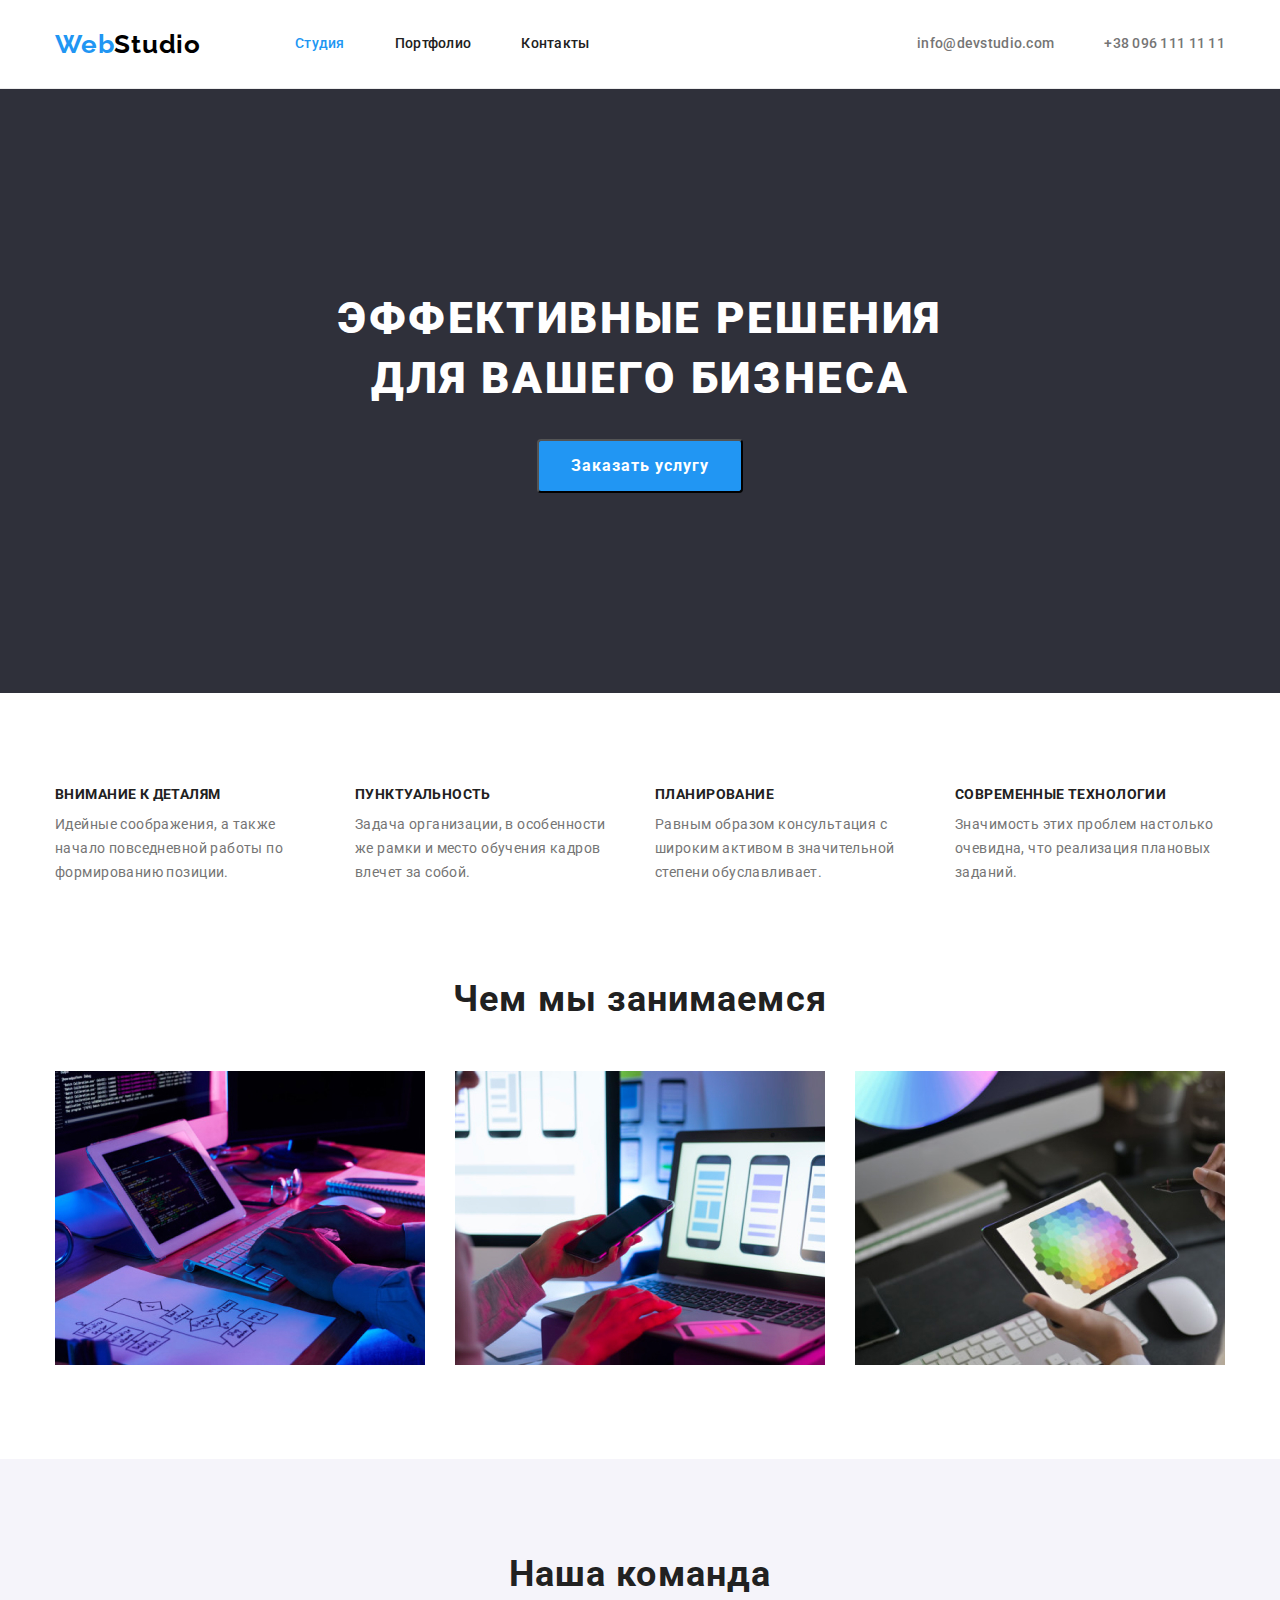
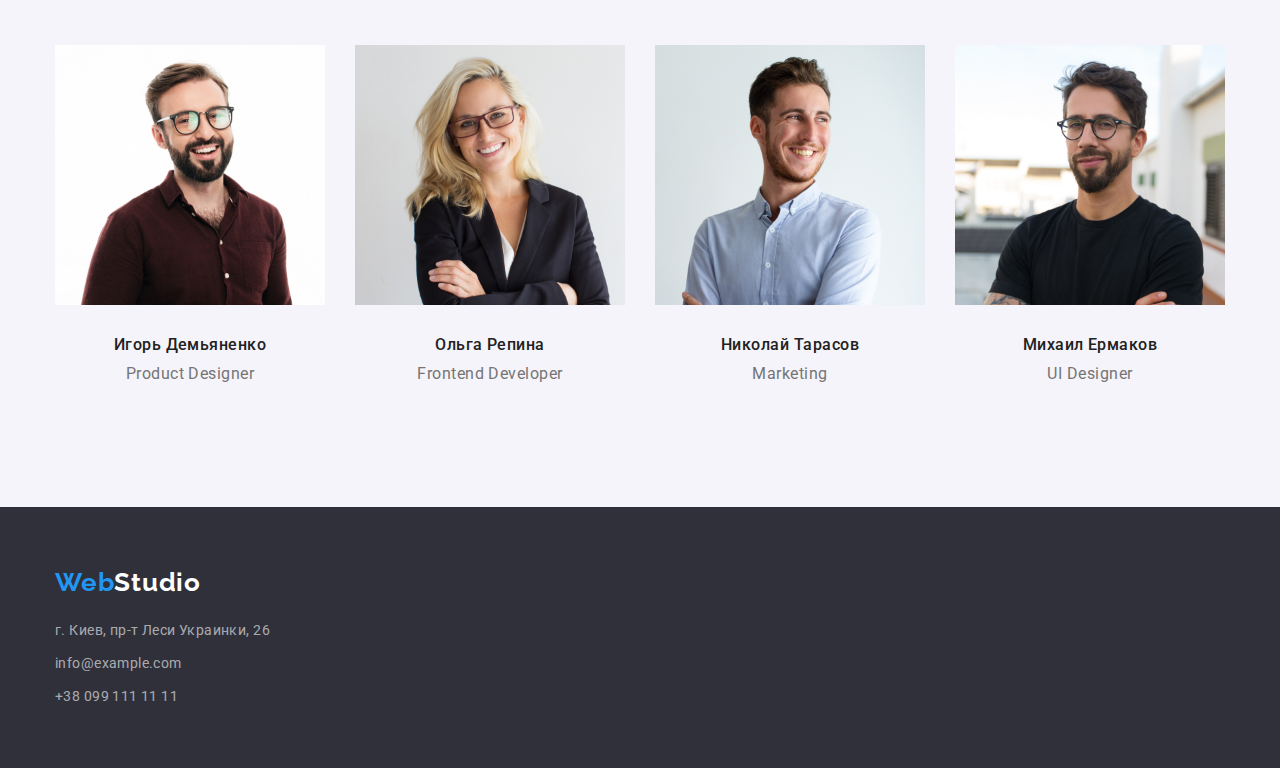
==== index.html @ 1f843e9f "Add files via upload" ====
<!DOCTYPE html>
<html lang="ru">
<head>
    <meta charset="UTF-8">
    <meta http-equiv="X-UA-Compatible" content="IE=edge">
    <meta name="viewport" content="width=device-width, initial-scale=1.0">
    <title>Document</title>
    <link rel="preconnect" href="https://fonts.googleapis.com">
    <link rel="preconnect" href="https://fonts.gstatic.com" crossorigin>
    <link href="https://fonts.googleapis.com/css2?family=Raleway:wght@700&family=Roboto:wght@400;500;700;900&display=swap" rel="stylesheet">
    <link rel="stylesheet" href="https://cdnjs.cloudflare.com/ajax/libs/modern-normalize/1.1.0/modern-normalize.min.css">
    <link rel="stylesheet" href="./css/style.css">
</head>
<body>
    <header class="page-header">
       <div class="container">
            <div class="navigation">
                <nav class="nav">
                    <a href="./index.html" class="logo"><span class="accent">Web</span>Studio</a>
                    <ul class="site-nav list">
                        <li class="item"><a class="link current" href="./index.html">Студия</a></li>
                        <li class="item"><a class="link" href="./portfolio.html">Портфолио</a></li>
                        <li class="item"><a class="link" href="">Контакты</a></li>
                    </ul>
                </nav>
                
                <ul class="site-contacts list">
                    <li class="item"><a href="" class="link">info@devstudio.com</a></li>
                    <li class="item"><a href="" class="link">+38 096 111 11 11</a></li>
                </ul>
            </div>
       </div>
    </header>

    <main>
        <!-- Герой -->
        <section class="hero">
            <h1 class="hero-title">Эффективные решения для вашего бизнеса</h1>
            <button class="button" type="button">Заказать услугу</button>
         </section>

         <section class="section-caption">
                <h2 class="visually-hidden">Наши приемущества</h2>
            <div class="container">
                <ul class="caption-list list">
                    <li class="item">
                        <h3 class="section-title">Внимание к деталям</h3>
                        <p>Идейные соображения, а также начало повседневной работы по формированию позиции.</p>
                    </li>
                    <li class="item">
                        <h3 class="section-title">Пунктуальность</h3>
                        <p>Задача организации, в особенности же рамки и место обучения кадров влечет за собой.</p>
                    </li>
                    <li class="item">
                        <h3 class="section-title">Планирование</h3>
                        <p>Равным образом консультация с широким активом в значительной степени обуславливает.</p>
                    </li>
                    <li class="item">
                        <h3 class="section-title">Современные технологии</h3>
                        <p>Значимость этих проблем настолько очевидна, что реализация плановых заданий.</p>
                    </li>
                </ul>
            </div>
         </section>
        
         <section class="section-work">
            <div class="container">
                <h2 class="section-title">Чем мы занимаемся</h2>
                <ul class="section-work-list list">
                    <li class="item"><img src="./images/box1.jpg" alt="Разработка ПО для ПК" width="370" height="294"></li>
                    <li class="item"><img src="./images/box2.jpg" alt="Разработка мобильных приложений" width="370" height="294"></li>
                    <li class="item"><img src="./images/box3.jpg" alt="Дизайн студия" width="370" height="294"></li>
                </ul>
            </div>
        </section>

        <section class="section-team">            
            <div class="container">
                <h2 class="section-title">Наша команда</h2>
                <ul class="section-team-list list">
                    <li class="item">
                        <img src="./images/img.jpg" alt="дизайнер" width="270" height="260">
                        <div class="item text">
                            <h3 class="section-title-name">Игорь Демьяненко</h3>
                            <p class="section-team-text">Product Designer</p>
                        </div>
                    </li>
                    <li class="item">
                        <img src="./images/img(1).jpg" alt="разработчик" width="270" height="260">
                        <div class="item text">
                            <h3 class="section-title-name">Ольга Репина</h3>
                            <p class="section-team-text">Frontend Developer</p>
                        </div>
                    </li>
                    <li class="item">
                        <img src="./images/img(2).jpg" alt="маркетолог" width="270" height="260">
                        <div class="item text">
                            <h3 class="section-title-name">Николай Тарасов</h3>
                            <p class="section-team-text">Marketing</p>
                        </div>
                    </li>
                    <li class="item">
                        <img src="./images/img(3).jpg" alt="дизайнер" width="270" height="260">
                        <div class="item text">
                            <h3 class="section-title-name">Михаил Ермаков</h3>
                            <p class="section-team-text">UI Designer</p>
                        </div>
                    </li>
                </ul>
            </div>
        </section>
    </main>

    <footer class="footer">
        <div class="container">
            <address class="adress"></address>
                <a class="logo" href="./index.html"><span class="accent">Web</span>Studio</a>
                <ul class="footer-list list">
                    <li class="footer-list-item"><a class="footer-link" href="">г. Киев, пр-т Леси Украинки, 26</a></li>
                    <li class="footer-list-item"><a class="footer-link" href="mailto:info@example.com">info@example.com</a><br></li>
                    <li class="footer-list-item"><a class="footer-link" href="tel:+380991111111">+38 099 111 11 11</a></li>
                </ul>
            </address>
        </div>
    </footer>
</body>
</html>
---- css/style.css ----
/* Цвет основного текста #757575 */
/* Вторичный цвет текста #212121 */
/* Фоновый белый  #FFFFFF*/
/* Фоновый серый  #F5F4FA*/
/* Фоновый чёрный  #2F303A*/
/* Акцент #2196F3 */

:root {
    --primery-text-color: #757575;
    --title-text-color: #212121;
    --accent-color: #2196F3;
    --primery-white-color: #fff;
}

body{
    color: var(--primery-text-color);
    background-color: var(--primery-white-color);

    font-family: Roboto, sans-serif;
    font-weight: 400;
    font-size: 14px;
    line-height: 1.71;
    letter-spacing: 0.03em;
}

 h1,
 h2,
 h3,
 p{
    margin: 0;
}

img {
    display: block;
}

ul {
    padding: 0;
}

.heading,
.caption-none {
    display: none;
}

.visually-hidden {
    position: absolute;
    width: 1px;
    height: 1px;
    margin: -1px;
    border: 0;
    padding: 0;
    white-space: normal;
    clip-path: inset(100%);
    clip: rect(0 0 0 0);
    overflow: hidden;
}

.container {
    width: 1200px;
    margin: 0 auto;
    padding: 0 15px;
}

section {
    padding-top: 94px;
    padding-bottom: 94px;
}

.section-title {
    color: var(--title-text-color);
}

.list {
    list-style: none;
    margin: 0;
}

/* Header */

.page-header {
    border-bottom: 1px solid #ECECEC;
}

.page-header,
.logo {
    color:#000000;
    text-decoration: none;
}

.accent {
    color: var(--accent-color);
}

.logo {
    font-family: 'Raleway';
    font-weight: 700;
    font-size: 26px;
    line-height: 1.19;
    letter-spacing: 0.03em;
    }

/* Site nav */

.nav {
    display: flex;
    align-items: center;
}

.site-nav .item {
    padding-top: 32px;
    padding-bottom: 32px;
}

.navigation {
    display: flex;
    align-items: center;
}

.site-nav {
    display: flex;
    margin-left: 94px;
}

.site-contacts {
    display: flex;
}

.site-nav .item + .item,
.site-contacts .item + .item{
    margin-left: 50px;
}

.site-contacts {
    margin-left: auto;
    padding-inline-start: 0px;
}

.site-nav .link {
    color: var(--title-text-color);
    text-decoration: none;

    font-weight: 500;
    font-size: 14px;
    line-height: 1.14;
    letter-spacing: 0.02em;    
}

.site-contacts .link {
    color: var(--primery-text-color);
    text-decoration: none;

    font-weight: 500;
    font-size: 14px;
    line-height: 1.14;
    letter-spacing: 0.02em;
}

.site-nav .link:hover,
.site-contacts .link:hover,
.site-nav .link:focus,
.site-contacts .link:focus {
    color: var(--accent-color);
}

.site-contacts,
.site-nav {
    margin-top: 0;
    margin-bottom: 0;
}

.site-nav .link.current {
color: var(--accent-color);
}

/* Hero */

.hero {
    padding-top: 200px;
    padding-bottom: 200px;

    color: var(--primery-white-color);
    background-color: #2F303A;
    text-align: center;
}

.hero-title {
    margin-left: auto;
    margin-right: auto;
    margin-bottom: 30px;
    width: 696px;

    font-weight: 900;
    font-size: 44px;
    line-height: 1.36;
    letter-spacing: 0.06em;
    text-transform: uppercase;
    text-align: center;
}

.button {
    padding: 10px 32px;
    border-radius: 4px;

    color: var(--primery-white-color);
    background-color: var(--accent-color);
    font-family: inherit;
    font-weight: 700;
    font-size: 16px;
    line-height: 1.88;

    text-align: center;
    letter-spacing: 0.06em;
}

.filter-list {
    display: flex;
    justify-content: center;
    margin-top: 0;
    margin-bottom: 0;
    padding-inline-start: 0px;
}

.filter-list .button {
    margin-right: 8px;
    margin-bottom: 56px;
    border: none;
    border-radius: 4px;
    color: var(--title-text-color);
    background-color: #F5F4FA;

    font-weight: 500;
    font-size: 16px;
    line-height: 1.62;
    letter-spacing: 0.03em;
}

.filter-list .button:last-child {
    margin-right: ;
}

.filter-list .button:hover,
.filter-list .button:focus {
    color: var(--primery-white-color);
    background-color: var(--accent-color);
}

.list .title {
    color: var(--title-text-color);
    
    font-weight: 700;
    font-size: 18px;
    line-height: 2;
    letter-spacing: 0.06em;
}

.text {
    font-size: 16px;
    line-height: 1.88;
}

/* Section-caption */

.section-caption .list {
    display: flex;
    list-style: none;
}

.caption-list {
    display: flex;
}

.caption-list .item {
    width: 270px;
    margin-right: 30px;
    text-align: left;
    
}

.caption-list .item:last-child {
    margin-right: 0;
}

.section-caption .section-title {
    margin-bottom: 10px;
    font-weight: 700;
    font-size: 14px;
    line-height: 1.14;
    letter-spacing: 0.03em;
    text-transform: uppercase;
    text-decoration: none;
}

/* Section-work */

.section-work {
    padding-top: 0;
}

.section-work .container {
    padding-top: 0;
}

.section-work .list {
    display: flex;
}

.section-work  .section-title {
    margin-bottom: 50px;
    font-weight: 700;
    font-size: 36px;
    line-height: 1.17;
    text-align: center;
    letter-spacing: 0.03em;
    }

.section-work-list .item:not(:last-child) {
    margin-right: 30px;
}

.works-list {
    display: flex;
    flex-wrap: wrap;
    margin: 0;
    padding-inline-start: 0px;
    justify-content: center;
} 

.works-list .title {
    margin-bottom: 4px;
}

.works-list .card {
    margin-right: 30px;
    margin-bottom: 30px;
}

.works-list .card:nth-child(3n) {
    margin-right: 0;
}

.works-list .card:nth-child(n+7) {
    margin-bottom: 0;
}

.works-list .item {
    width: 370px;
    margin: 15px 15px 30px 15px;
}

.works-list .item:nth-child(3n) {
    margin-right: 0;
}

.works-list-text {
    padding: 20px 24px;
    border-right: 2px solid #EEEEEE;
    border-left: 2px solid #EEEEEE;
    border-bottom: 2px solid #EEEEEE;
    text-align: left;
}

/* Section-team */ 

.section-team {
    text-align: center;
    background-color: #F5F4FA;
}

.section-team-list {
    display: flex;
}

.section-team-list .item:not(:last-child){
    margin-right: 30px;
}

/* .section-team-list .item {
    border: #2196F3;
} */

.section-team  .section-title {
    margin-bottom: 50px;
    font-weight: 700;
    font-size: 36px;
    line-height: 1.17;
    text-align: center;
    letter-spacing: 0.03em;
}

.section-title-name {
    color: var(--title-text-color);
    font-weight: 500;
    font-size: 16px;
    line-height: 1.19;
    letter-spacing: 0.03em;
}
.section-team-text {
    margin-top: 10px;
    font-size: 16px;
    line-height: 1.19;
    letter-spacing: 0.03em;
}


.section-team-list .text {
    padding-top: 30px;
    padding-bottom: 30px;
}

.card-list {
    margin: 0;
}

/* Footer */

.footer {
    padding-top: 60px;
    padding-bottom: 60px;
}

.footer-list {
    margin-top: 20px;
}

.footer-list-item:not(:last-child) {
    margin-bottom: 9px;
}

.footer,
.footer .logo {
    background-color: #2F303A;
    color: var(--primery-white-color);
}

.footer .logo {
    text-align: left;
    font-family: 'Raleway';
    font-weight: 700;
    font-size: 26px;
    line-height: 1.19;

    letter-spacing: 0.03em;
}

.footer .adress {
    text-align: left;
    font-family: Roboto, sans-serif;
    font-style: normal;
    font-size: 14px;
    line-height: 1.71;

    letter-spacing: 0.03em;
    }

.footer-link {
    color: rgba(255, 255, 255, 0.6);
    text-decoration: none;
    font-size: 14px;
    line-height: 1.71;

    letter-spacing: 0.03em;
}
.footer-link:hover,
.footer-link:focus {
    color: var(--accent-color);
}
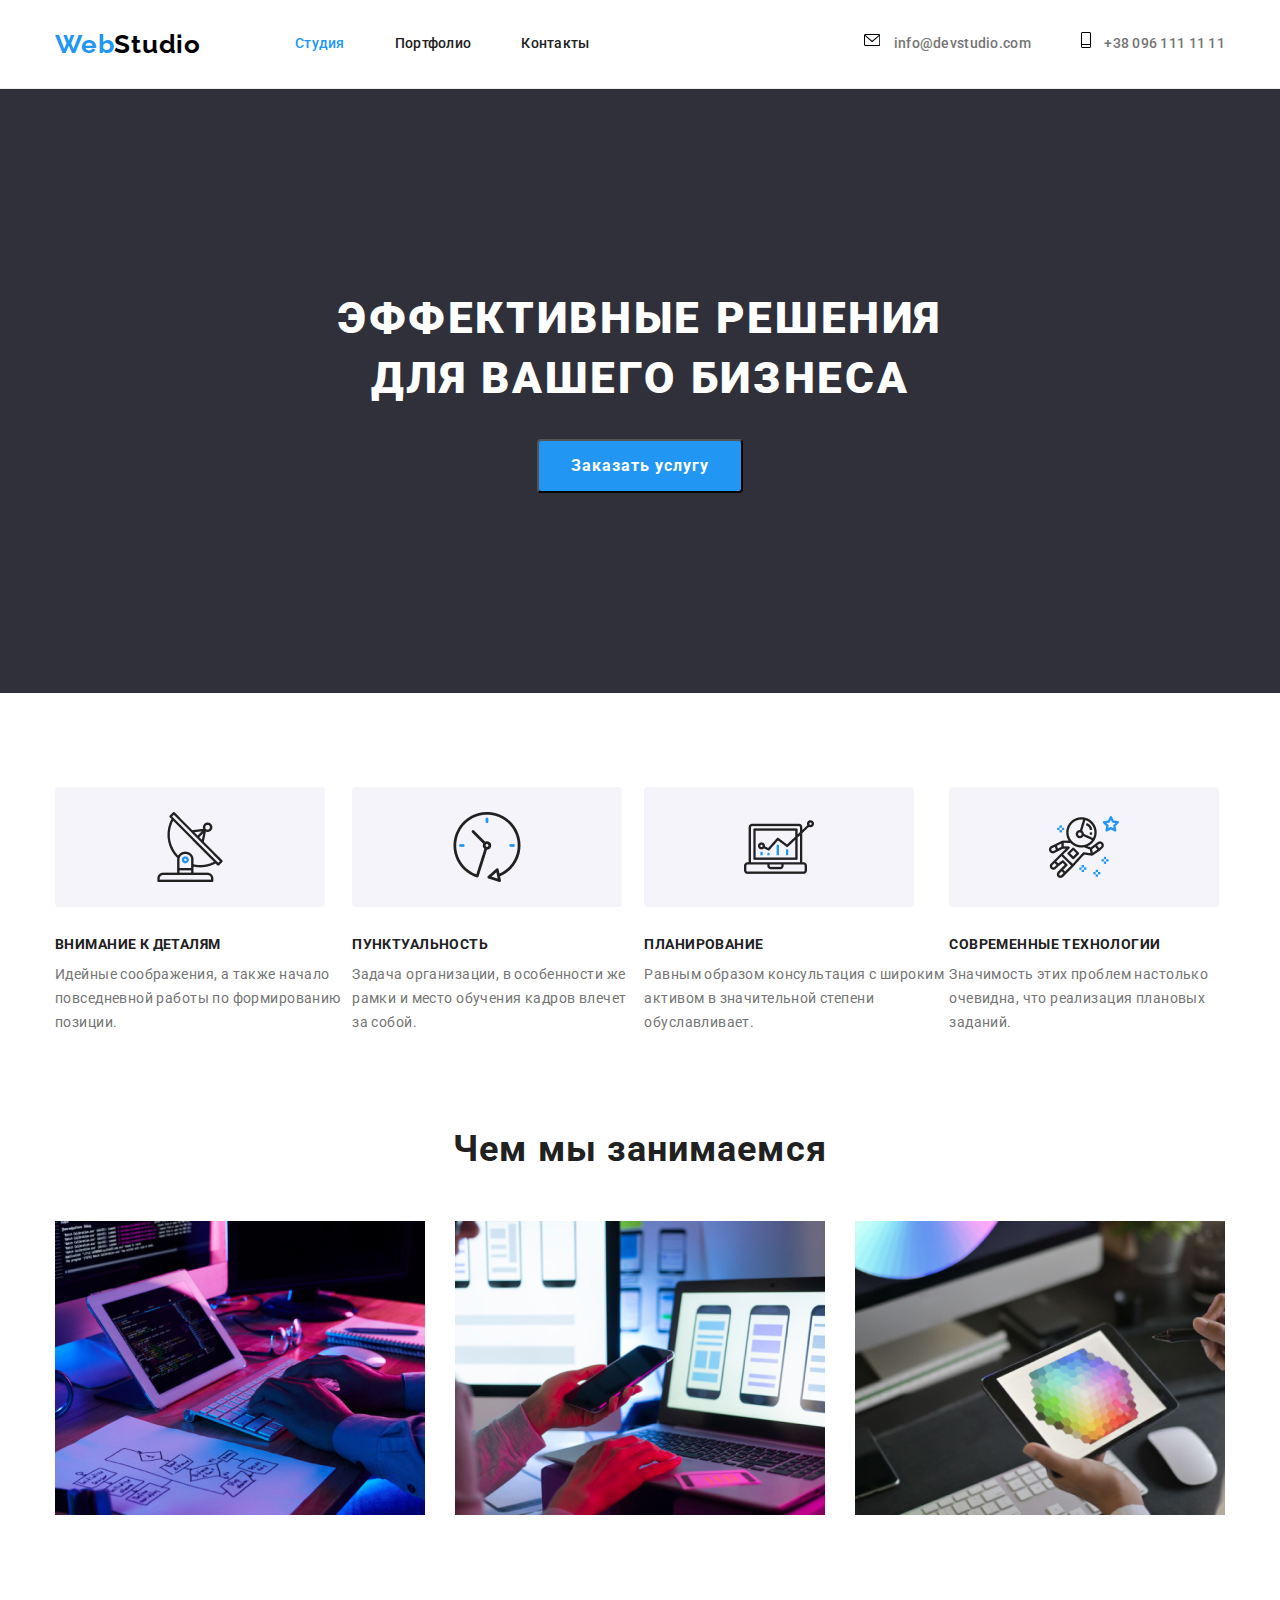
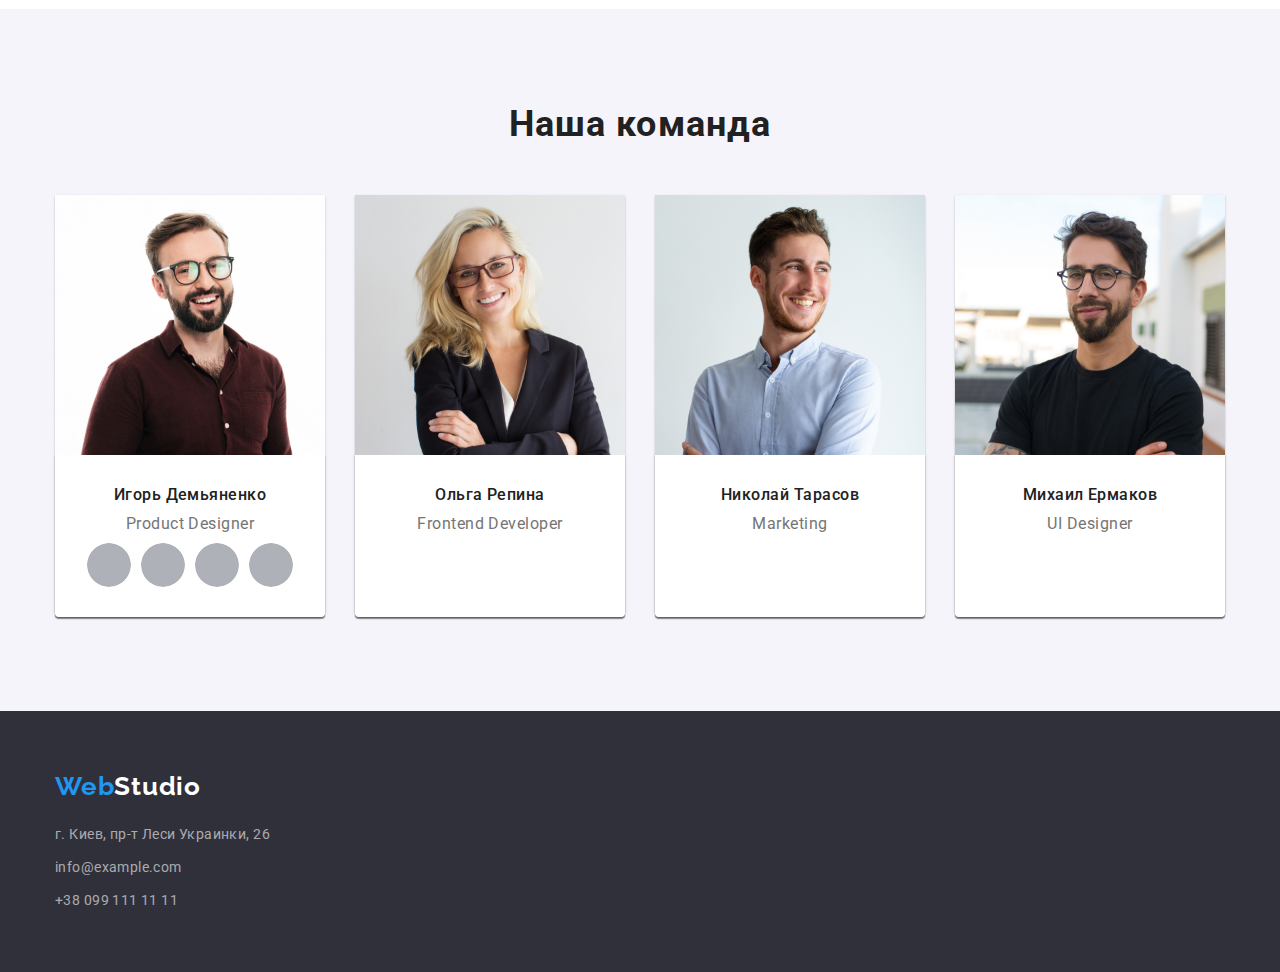
==== commit 7edeb052: "Добавляет иконки" ====
--- a/index.html
+++ b/index.html
@@ -25,8 +25,16 @@
                 </nav>
                 
                 <ul class="site-contacts list">
-                    <li class="item"><a href="" class="link">info@devstudio.com</a></li>
-                    <li class="item"><a href="" class="link">+38 096 111 11 11</a></li>
+                    <li class="item">
+                        <svg class="site-contacts-icon" width="16px" heigth="12px">
+                            <use href="./images/sprite-nav.svg#icon-envelope-hover"></use>
+                        </svg>
+                        <a href="" class="link">info@devstudio.com</a></li>
+                    <li class="item">
+                        <svg class="site-contacts-icon" width="10px" heigth="16px">
+                            <use href="./images/sprite-nav.svg#icon-Vector"></use>
+                        </svg>
+                        <a href="" class="link">+38 096 111 11 11</a></li>
                 </ul>
             </div>
        </div>
@@ -43,19 +51,19 @@
                 <h2 class="visually-hidden">Наши приемущества</h2>
             <div class="container">
                 <ul class="caption-list list">
-                    <li class="item">
+                    <li class="item1">
                         <h3 class="section-title">Внимание к деталям</h3>
                         <p>Идейные соображения, а также начало повседневной работы по формированию позиции.</p>
                     </li>
-                    <li class="item">
+                    <li class="item2">
                         <h3 class="section-title">Пунктуальность</h3>
                         <p>Задача организации, в особенности же рамки и место обучения кадров влечет за собой.</p>
                     </li>
-                    <li class="item">
+                    <li class="item3">
                         <h3 class="section-title">Планирование</h3>
                         <p>Равным образом консультация с широким активом в значительной степени обуславливает.</p>
                     </li>
-                    <li class="item">
+                    <li class="item4">
                         <h3 class="section-title">Современные технологии</h3>
                         <p>Значимость этих проблем настолько очевидна, что реализация плановых заданий.</p>
                     </li>
@@ -83,6 +91,36 @@
                         <div class="item text">
                             <h3 class="section-title-name">Игорь Демьяненко</h3>
                             <p class="section-team-text">Product Designer</p>
+                            <ul class="soc-list">
+                                <li class="soc-icon">
+                                    <a href="">
+                                        <svg class="soc-link">
+                                            <use href="./images/sprite.svg#icon-instagram"></use>
+                                        </svg>
+                                    </a>
+                                </li>
+                                <li class="soc-icon">
+                                    <a href="">
+                                        <svg class="soc-link">
+                                            <use href="./images/sprite.svg#icon-twitter"></use>
+                                        </svg>
+                                    </a>
+                                </li>
+                                <li class="soc-icon">
+                                    <a href="">
+                                        <svg class="soc-link">
+                                            <use href="./images/sprite.svg#icon-facebook"></use>
+                                        </svg>
+                                    </a>
+                                </li>
+                                <li class="soc-icon">
+                                    <a href="">
+                                        <svg class="soc-link">
+                                            <use href="./images/sprite.svg#icon-linkedin"></use>
+                                        </svg>
+                                    </a>
+                                </li>
+                            </ul>
                         </div>
                     </li>
                     <li class="item">
@@ -90,6 +128,12 @@
                         <div class="item text">
                             <h3 class="section-title-name">Ольга Репина</h3>
                             <p class="section-team-text">Frontend Developer</p>
+                            <ul class="soc-list">
+                                <li class="soc-icon"></li>
+                                <li class="soc-icon"></li>
+                                <li class="soc-icon"></li>
+                                <li class="soc-icon"></li>
+                            </ul>
                         </div>
                     </li>
                     <li class="item">
@@ -97,6 +141,12 @@
                         <div class="item text">
                             <h3 class="section-title-name">Николай Тарасов</h3>
                             <p class="section-team-text">Marketing</p>
+                            <ul class="soc-list">
+                                <li class="soc-icon"></li>
+                                <li class="soc-icon"></li>
+                                <li class="soc-icon"></li>
+                                <li class="soc-icon"></li>
+                            </ul>
                         </div>
                     </li>
                     <li class="item">
@@ -104,6 +154,12 @@
                         <div class="item text">
                             <h3 class="section-title-name">Михаил Ермаков</h3>
                             <p class="section-team-text">UI Designer</p>
+                            <ul class="soc-list">
+                                <li class="soc-icon"></li>
+                                <li class="soc-icon"></li>
+                                <li class="soc-icon"></li>
+                                <li class="soc-icon"></li>
+                            </ul>
                         </div>
                     </li>
                 </ul>
--- a/css/style.css
+++ b/css/style.css
@@ -21,6 +21,11 @@
     font-size: 14px;
     line-height: 1.71;
     letter-spacing: 0.03em;
+}
+
+section {
+    padding-top: 94px;
+    padding-bottom: 94px;
 }
 
  h1,
@@ -62,11 +67,6 @@
     padding: 0 15px;
 }
 
-section {
-    padding-top: 94px;
-    padding-bottom: 94px;
-}
-
 .section-title {
     color: var(--title-text-color);
 }
@@ -126,6 +126,16 @@
     display: flex;
 }
 
+.site-contacts-item {
+    display: flex;
+    align-items: center;
+}
+
+.site-contacts-icon  {
+    height: 16px;
+    margin-right: 10px;
+}
+
 .site-nav .item + .item,
 .site-contacts .item + .item{
     margin-left: 50px;
@@ -135,6 +145,7 @@
     margin-left: auto;
     padding-inline-start: 0px;
 }
+
 
 .site-nav .link {
     color: var(--title-text-color);
@@ -273,8 +284,59 @@
 .caption-list .item {
     width: 270px;
     margin-right: 30px;
-    text-align: left;
-    
+    text-align: left;    
+}
+
+.caption-list .item1::before {
+    display: block;
+    content: "";
+    width: 270px;
+    height: 120px;
+    border-radius: 4px;
+    background: #F5F4FA;
+    background-image: url("../images/antenna\.png");
+    background-repeat: no-repeat;
+    background-position: center;
+    margin-bottom: 30px;
+}
+
+.caption-list .item2::before {
+    display: block;
+    content: "";
+    width: 270px;
+    height: 120px;
+    border-radius: 4px;
+    background: #F5F4FA;
+    background-image: url("../images/clock.png");
+    background-repeat: no-repeat;
+    background-position: center;
+    margin-bottom: 30px;
+}
+
+.caption-list .item3::before {
+    display: block;
+    content: "";
+    width: 270px;
+    height: 120px;
+    border-radius: 4px;
+    background: #F5F4FA;
+    background-image: url("../images/diagram.png");
+    background-repeat: no-repeat;
+    background-position: center;
+    margin-bottom: 30px;
+}
+
+.caption-list .item4::before {
+    display: block;
+    content: "";
+    width: 270px;
+    height: 120px;
+    border-radius: 4px;
+    background: #F5F4FA;
+    background-image: url("../images/astronaut.png");
+    background-repeat: no-repeat;
+    background-position: center;
+    margin-bottom: 30px;
 }
 
 .caption-list .item:last-child {
@@ -375,9 +437,33 @@
     margin-right: 30px;
 }
 
-/* .section-team-list .item {
-    border: #2196F3;
-} */
+.section-team-list .item {
+    box-shadow: 0px 1px 3px rgba(0, 0, 0, 0.12),
+    0px 1px 1px rgba(0, 0, 0, 0.14),
+    0px 2px 1px rgba(0, 0, 0, 0.2);
+    border-radius: 0px 0px 4px 4px;
+}
+
+.soc-list {
+    display: flex;
+    justify-content: center;
+    list-style: none;
+}
+
+.soc-icon:not(:last-child) {
+    margin-right: 10px;
+}
+
+.soc-icon {
+    height: 44px;
+}
+
+.soc-link {
+    fill: #AFB1B8;
+    width: 44px;
+    height: 44px;
+    border-radius: 50%;
+}
 
 .section-team  .section-title {
     margin-bottom: 50px;
@@ -396,7 +482,7 @@
     letter-spacing: 0.03em;
 }
 .section-team-text {
-    margin-top: 10px;
+    margin: 10px 0;
     font-size: 16px;
     line-height: 1.19;
     letter-spacing: 0.03em;
@@ -406,6 +492,10 @@
 .section-team-list .text {
     padding-top: 30px;
     padding-bottom: 30px;
+}
+
+.section-team-list .item {
+    background-color: var(--primery-white-color);
 }
 
 .card-list {
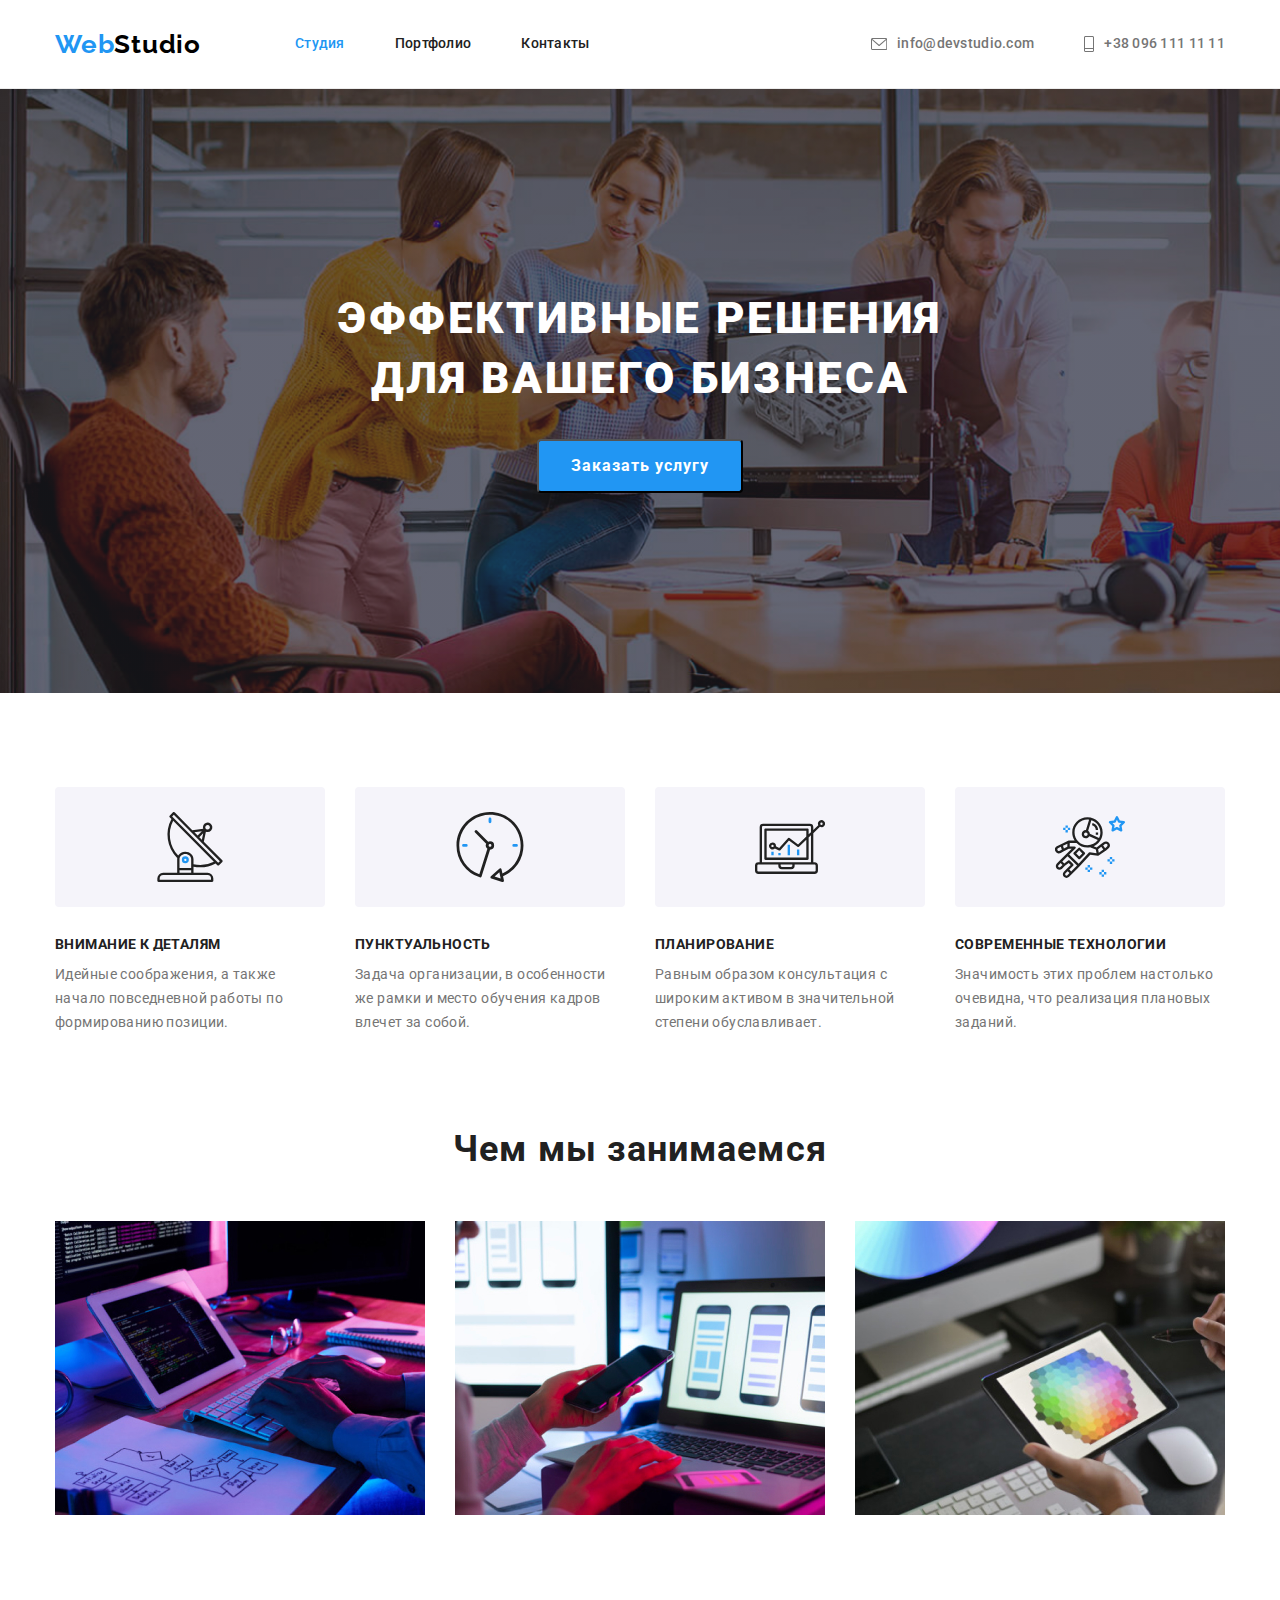
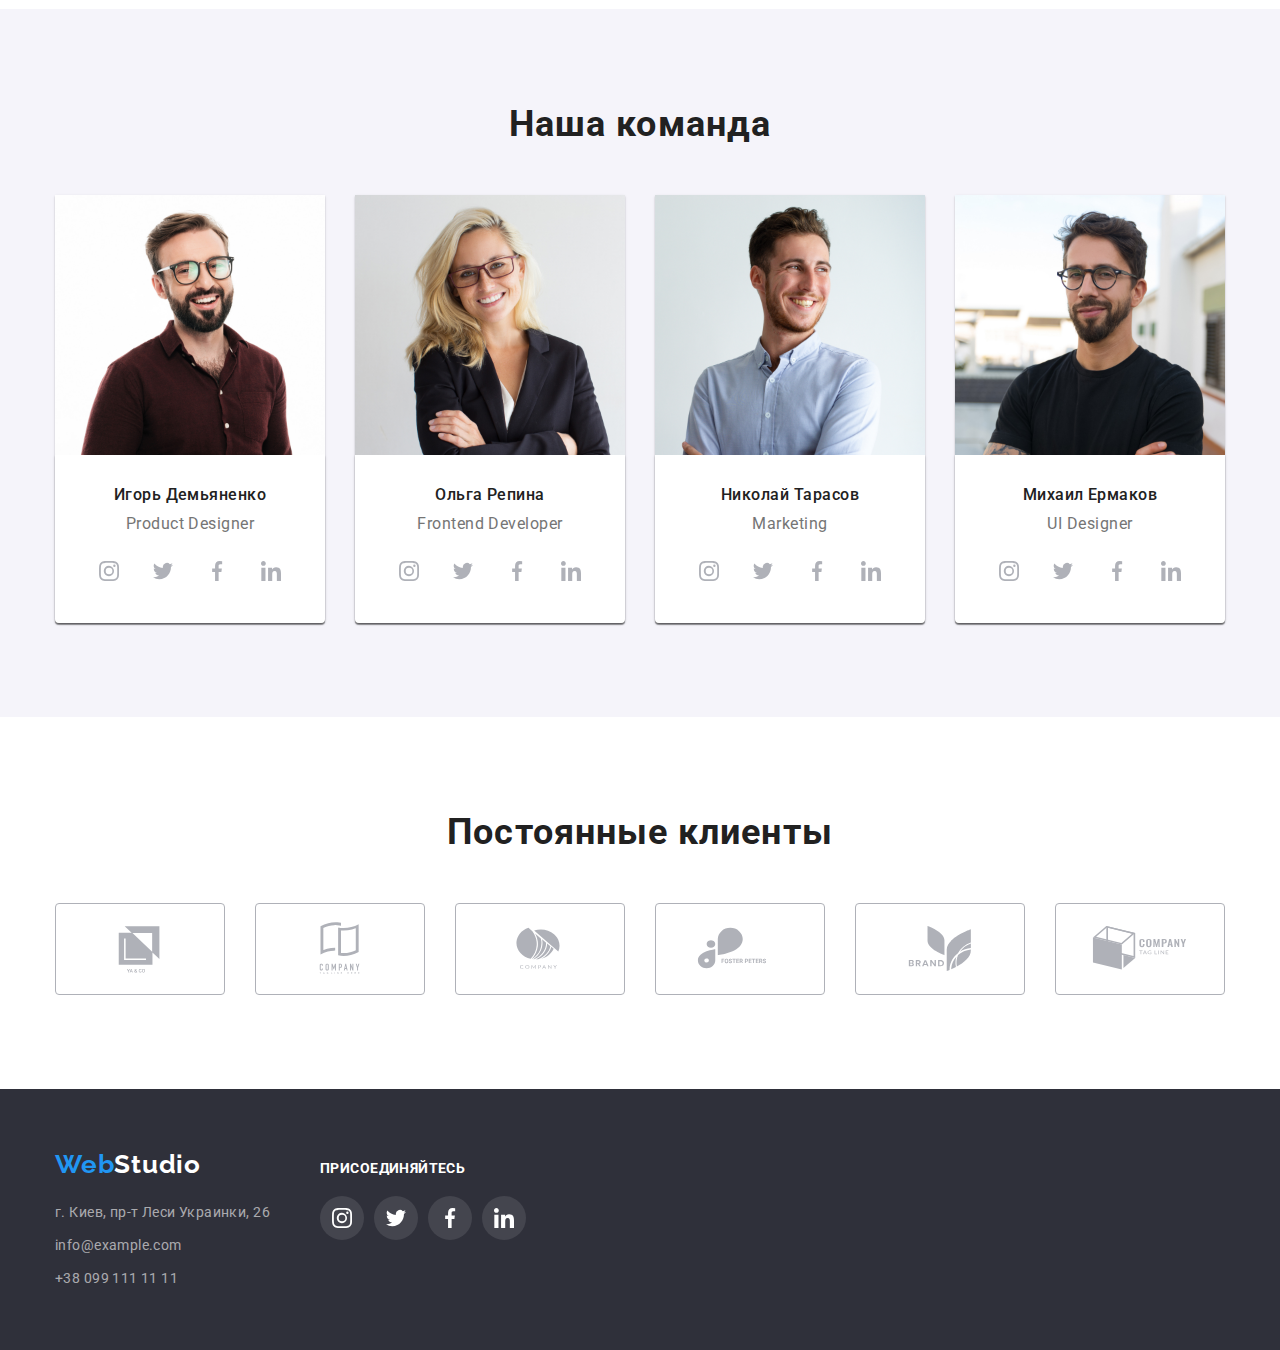
==== commit c0f55367: "Добавляет иконки и стили" ====
--- a/index.html
+++ b/index.html
@@ -26,15 +26,13 @@
                 
                 <ul class="site-contacts list">
                     <li class="item">
-                        <svg class="site-contacts-icon" width="16px" heigth="12px">
-                            <use href="./images/sprite-nav.svg#icon-envelope-hover"></use>
-                        </svg>
-                        <a href="" class="link">info@devstudio.com</a></li>
-                    <li class="item">
-                        <svg class="site-contacts-icon" width="10px" heigth="16px">
-                            <use href="./images/sprite-nav.svg#icon-Vector"></use>
-                        </svg>
-                        <a href="" class="link">+38 096 111 11 11</a></li>
+                        <a href="" class="link"><svg class="site-contacts-icon" width="16px" heigth="12px">
+                            <use href="./images/sprite.svg#icon-envelope-hover"></use>
+                        </svg>info@devstudio.com</a></li>
+                    <li class="item">                       
+                        <a href="" class="link"><svg class="site-contacts-icon" width="10px" heigth="16px">
+                            <use href="./images/sprite.svg#icon-Vector"></use>
+                        </svg>+38 096 111 11 11</a></li>
                 </ul>
             </div>
        </div>
@@ -51,19 +49,31 @@
                 <h2 class="visually-hidden">Наши приемущества</h2>
             <div class="container">
                 <ul class="caption-list list">
-                    <li class="item1">
+                    <li class="item">
+                        <div class="caption-list-icon">
+                            <svg width="70px" heigth="70px"><use href="./images/sprite.svg#icon-antenna"></use></svg>
+                        </div>
                         <h3 class="section-title">Внимание к деталям</h3>
                         <p>Идейные соображения, а также начало повседневной работы по формированию позиции.</p>
                     </li>
-                    <li class="item2">
+                    <li class="item">
+                        <div class="caption-list-icon">
+                            <svg width="70px" heigth="70px"><use href="./images/sprite.svg#icon-clock"></use></svg>
+                        </div>
                         <h3 class="section-title">Пунктуальность</h3>
                         <p>Задача организации, в особенности же рамки и место обучения кадров влечет за собой.</p>
                     </li>
-                    <li class="item3">
+                    <li class="item">
+                        <div class="caption-list-icon">
+                            <svg width="70px" heigth="70px"><use href="./images/sprite.svg#icon-diagram"></use></svg>
+                        </div>
                         <h3 class="section-title">Планирование</h3>
                         <p>Равным образом консультация с широким активом в значительной степени обуславливает.</p>
                     </li>
-                    <li class="item4">
+                    <li class="item">
+                        <div class="caption-list-icon">
+                            <svg width="70px" heigth="70px"><use href="./images/sprite.svg#icon-astronaut"></use></svg>
+                        </div>
                         <h3 class="section-title">Современные технологии</h3>
                         <p>Значимость этих проблем настолько очевидна, что реализация плановых заданий.</p>
                     </li>
@@ -92,30 +102,30 @@
                             <h3 class="section-title-name">Игорь Демьяненко</h3>
                             <p class="section-team-text">Product Designer</p>
                             <ul class="soc-list">
-                                <li class="soc-icon">
-                                    <a href="">
-                                        <svg class="soc-link">
+                                <li class="soc-link">
+                                    <a class="social-link" href="">
+                                        <svg class="icon" width="20px" heigth="20px">
                                             <use href="./images/sprite.svg#icon-instagram"></use>
                                         </svg>
                                     </a>
                                 </li>
-                                <li class="soc-icon">
-                                    <a href="">
-                                        <svg class="soc-link">
+                                <li class="soc-link">
+                                    <a class="social-link" href="">
+                                        <svg class="icon" width="20px" heigth="20px">
                                             <use href="./images/sprite.svg#icon-twitter"></use>
                                         </svg>
                                     </a>
                                 </li>
-                                <li class="soc-icon">
-                                    <a href="">
-                                        <svg class="soc-link">
+                                <li class="soc-link">
+                                    <a class="social-link" href="">
+                                        <svg class="icon" width="20px" heigth="20px">
                                             <use href="./images/sprite.svg#icon-facebook"></use>
                                         </svg>
                                     </a>
                                 </li>
-                                <li class="soc-icon">
-                                    <a href="">
-                                        <svg class="soc-link">
+                                <li class="soc-link">
+                                    <a class="social-link" href="">
+                                        <svg class="icon" width="20px" heigth="20px">
                                             <use href="./images/sprite.svg#icon-linkedin"></use>
                                         </svg>
                                     </a>
@@ -129,10 +139,34 @@
                             <h3 class="section-title-name">Ольга Репина</h3>
                             <p class="section-team-text">Frontend Developer</p>
                             <ul class="soc-list">
-                                <li class="soc-icon"></li>
-                                <li class="soc-icon"></li>
-                                <li class="soc-icon"></li>
-                                <li class="soc-icon"></li>
+                                <li class="soc-link">
+                                    <a class="social-link" href="">
+                                        <svg class="icon" width="20px" heigth="20px">
+                                            <use href="./images/sprite.svg#icon-instagram"></use>
+                                        </svg>
+                                    </a>
+                                </li>
+                                <li class="soc-link">
+                                    <a class="social-link" href="">
+                                        <svg class="icon" width="20px" heigth="20px">
+                                            <use href="./images/sprite.svg#icon-twitter"></use>
+                                        </svg>
+                                    </a>
+                                </li>
+                                <li class="soc-link">
+                                    <a class="social-link" href="">
+                                        <svg class="icon" width="20px" heigth="20px">
+                                            <use href="./images/sprite.svg#icon-facebook"></use>
+                                        </svg>
+                                    </a>
+                                </li>
+                                <li class="soc-link">
+                                    <a class="social-link" href="">
+                                        <svg class="icon" width="20px" heigth="20px">
+                                            <use href="./images/sprite.svg#icon-linkedin"></use>
+                                        </svg>
+                                    </a>
+                                </li>
                             </ul>
                         </div>
                     </li>
@@ -142,10 +176,34 @@
                             <h3 class="section-title-name">Николай Тарасов</h3>
                             <p class="section-team-text">Marketing</p>
                             <ul class="soc-list">
-                                <li class="soc-icon"></li>
-                                <li class="soc-icon"></li>
-                                <li class="soc-icon"></li>
-                                <li class="soc-icon"></li>
+                                <li class="soc-link">
+                                    <a class="social-link" href="">
+                                        <svg class="icon" width="20px" heigth="20px">
+                                            <use href="./images/sprite.svg#icon-instagram"></use>
+                                        </svg>
+                                    </a>
+                                </li>
+                                <li class="soc-link">
+                                    <a class="social-link" href="">
+                                        <svg class="icon" width="20px" heigth="20px">
+                                            <use href="./images/sprite.svg#icon-twitter"></use>
+                                        </svg>
+                                    </a>
+                                </li>
+                                <li class="soc-link">
+                                    <a class="social-link" href="">
+                                        <svg class="icon" width="20px" heigth="20px">
+                                            <use href="./images/sprite.svg#icon-facebook"></use>
+                                        </svg>
+                                    </a>
+                                </li>
+                                <li class="soc-link">
+                                    <a class="social-link" href="">
+                                        <svg class="icon" width="20px" heigth="20px">
+                                            <use href="./images/sprite.svg#icon-linkedin"></use>
+                                        </svg>
+                                    </a>
+                                </li>
                             </ul>
                         </div>
                     </li>
@@ -155,12 +213,74 @@
                             <h3 class="section-title-name">Михаил Ермаков</h3>
                             <p class="section-team-text">UI Designer</p>
                             <ul class="soc-list">
-                                <li class="soc-icon"></li>
-                                <li class="soc-icon"></li>
-                                <li class="soc-icon"></li>
-                                <li class="soc-icon"></li>
+                                <li class="soc-link">
+                                    <a class="social-link" href="">
+                                        <svg class="icon" width="20px" heigth="20px">
+                                            <use href="./images/sprite.svg#icon-instagram"></use>
+                                        </svg>
+                                    </a>
+                                </li>
+                                <li class="soc-link">
+                                    <a class="social-link" href="">
+                                        <svg class="icon" width="20px" heigth="20px">
+                                            <use href="./images/sprite.svg#icon-twitter"></use>
+                                        </svg>
+                                    </a>
+                                </li>
+                                <li class="soc-link">
+                                    <a class="social-link" href="">
+                                        <svg class="icon" width="20px" heigth="20px">
+                                            <use href="./images/sprite.svg#icon-facebook"></use>
+                                        </svg>
+                                    </a>
+                                </li>
+                                <li class="soc-link">
+                                    <a class="social-link" href="">
+                                        <svg class="icon" width="20px" heigth="20px">
+                                            <use href="./images/sprite.svg#icon-linkedin"></use>
+                                        </svg>
+                                    </a>
+                                </li>
                             </ul>
                         </div>
+                    </li>
+                </ul>
+            </div>
+        </section>
+
+        <section class="section-clients">
+            <div class="container">
+                <h2 class="clients-title">Постоянные клиенты</h2>
+                <ul class="clients-list">
+                    <li class="clients-item list">
+                        <svg class="clients-icon" width="106px" height="60px">
+                            <use href="./images/sprite.svg#icon-Logo1"></use>
+                        </svg>
+                    </li>
+                    <li class="clients-item list">
+                        <svg class="clients-icon" width="106px" height="60px">
+                            <use href="./images/sprite.svg#icon-Logo2"></use>
+                        </svg>
+                    </li>
+                    <li class="clients-item list">
+                        <svg class="clients-icon" width="106px" height="60px">
+                            <use href="./images/sprite.svg#icon-Logo3"></use>
+                        </svg>
+                    </li>
+                    <li class="clients-item list">
+                        <svg class="clients-icon" width="106px" height="60px">
+                            <use href="./images/sprite.svg#icon-Logo4"></use>
+                        </svg>
+                    </li>
+                    <li class="clients-item list">
+                        <svg class="clients-icon" width="106px" height="60px">
+                            <use href="./images/sprite.svg#icon-Logo5"></use>
+                        </svg>
+                    </li>
+                    <li class="clients-item list">
+                        <svg class="clients-icon" width="106px" height="60px">
+                            <use href="./images/sprite.svg#icon-Logo6"></use>
+                        </svg>
                     </li>
                 </ul>
             </div>
@@ -169,14 +289,49 @@
 
     <footer class="footer">
         <div class="container">
-            <address class="adress"></address>
+            <div>
+                <address class="adress"></address>
                 <a class="logo" href="./index.html"><span class="accent">Web</span>Studio</a>
                 <ul class="footer-list list">
                     <li class="footer-list-item"><a class="footer-link" href="">г. Киев, пр-т Леси Украинки, 26</a></li>
-                    <li class="footer-list-item"><a class="footer-link" href="mailto:info@example.com">info@example.com</a><br></li>
+                    <li class="footer-list-item"><a class="footer-link" href="mailto:info@example.com">info@example.com</a></li>
                     <li class="footer-list-item"><a class="footer-link" href="tel:+380991111111">+38 099 111 11 11</a></li>
                 </ul>
-            </address>
+                </address>
+            </div>
+            <div class="footer-social">
+                <h2 class="footer-title">Присоединяйтесь</h2>
+                <ul class="footer-soc-list">
+                    <li class="footer-soc-list">
+                        <a class="social-link" href="">
+                            <svg class="icon" width="20px" heigth="20px">
+                                <use href="./images/sprite.svg#icon-instagram"></use>
+                            </svg>
+                        </a>
+                    </li>
+                    <li class="footer-soc-list">
+                        <a class="social-link" href="">
+                            <svg class="icon" width="20px" heigth="20px">
+                                <use href="./images/sprite.svg#icon-twitter"></use>
+                            </svg>
+                        </a>
+                    </li>
+                    <li class="footer-soc-list">
+                        <a class="social-link" href="">
+                            <svg class="icon" width="20px" heigth="20px">
+                                <use href="./images/sprite.svg#icon-facebook"></use>
+                            </svg>
+                        </a>
+                    </li>
+                    <li class="footer-soc-list">
+                        <a class="social-link" href="">
+                            <svg class="icon" width="20px" heigth="20px">
+                                <use href="./images/sprite.svg#icon-linkedin"></use>
+                            </svg>
+                        </a>
+                    </li>
+                </ul>
+            </div>
         </div>
     </footer>
 </body>
--- a/css/style.css
+++ b/css/style.css
@@ -100,7 +100,7 @@
     letter-spacing: 0.03em;
     }
 
-/* Site nav */
+/* SITE NAV */
 
 .nav {
     display: flex;
@@ -124,11 +124,8 @@
 
 .site-contacts {
     display: flex;
-}
-
-.site-contacts-item {
-    display: flex;
-    align-items: center;
+    margin-left: auto;
+    padding-inline-start: 0px;
 }
 
 .site-contacts-icon  {
@@ -141,30 +138,28 @@
     margin-left: 50px;
 }
 
-.site-contacts {
-    margin-left: auto;
-    padding-inline-start: 0px;
-}
-
-
 .site-nav .link {
-    color: var(--title-text-color);
-    text-decoration: none;
-
-    font-weight: 500;
-    font-size: 14px;
-    line-height: 1.14;
-    letter-spacing: 0.02em;    
-}
-
-.site-contacts .link {
-    color: var(--primery-text-color);
-    text-decoration: none;
-
     font-weight: 500;
     font-size: 14px;
     line-height: 1.14;
     letter-spacing: 0.02em;
+    text-decoration: none;
+
+    color: var(--title-text-color);
+}
+
+.site-contacts .link {
+    display: flex;
+    align-items: center;
+
+    text-decoration: none;
+    font-weight: 500;
+    font-size: 14px;
+    line-height: 1.14;
+    letter-spacing: 0.02em;
+
+    color: var(--primery-text-color);
+    fill: var(--primery-text-color);    
 }
 
 .site-nav .link:hover,
@@ -172,6 +167,7 @@
 .site-nav .link:focus,
 .site-contacts .link:focus {
     color: var(--accent-color);
+    fill: var(--accent-color);
 }
 
 .site-contacts,
@@ -189,10 +185,15 @@
 .hero {
     padding-top: 200px;
     padding-bottom: 200px;
-
+    text-align: center;
+
+    background: linear-gradient(rgba(47, 48, 58, 0.4), rgba(47, 48, 58, 0.4)), url(../images/bcg-foto.jpg);
+    background-size: 1600px, cover;
+    background-color: #C4C4C4;
+    background-repeat: no-repeat;
+    background-color-repeat: no-repeat;
     color: var(--primery-white-color);
-    background-color: #2F303A;
-    text-align: center;
+    
 }
 
 .hero-title {
@@ -213,15 +214,15 @@
     padding: 10px 32px;
     border-radius: 4px;
 
+    font-family: inherit;
+    font-weight: 700;
+    font-size: 16px;
+    line-height: 1.88;
+    text-align: center;
+    letter-spacing: 0.06em;
+
     color: var(--primery-white-color);
     background-color: var(--accent-color);
-    font-family: inherit;
-    font-weight: 700;
-    font-size: 16px;
-    line-height: 1.88;
-
-    text-align: center;
-    letter-spacing: 0.06em;
 }
 
 .filter-list {
@@ -237,13 +238,14 @@
     margin-bottom: 56px;
     border: none;
     border-radius: 4px;
-    color: var(--title-text-color);
-    background-color: #F5F4FA;
-
+    
     font-weight: 500;
     font-size: 16px;
     line-height: 1.62;
     letter-spacing: 0.03em;
+
+    color: var(--title-text-color);
+    background-color: #F5F4FA;
 }
 
 .filter-list .button:last-child {
@@ -254,15 +256,18 @@
 .filter-list .button:focus {
     color: var(--primery-white-color);
     background-color: var(--accent-color);
+    box-shadow: 0px 3px 1px rgba(0, 0, 0, 0.1),
+    0px 1px 2px rgba(0, 0, 0, 0.08),
+    0px 2px 2px rgba(0, 0, 0, 0.12);
 }
 
 .list .title {
-    color: var(--title-text-color);
-    
     font-weight: 700;
     font-size: 18px;
     line-height: 2;
     letter-spacing: 0.06em;
+
+    color: var(--title-text-color);
 }
 
 .text {
@@ -272,6 +277,19 @@
 
 /* Section-caption */
 
+.caption-list-icon {
+    display: flex;
+    justify-content: center;
+    align-items: center;
+    margin-bottom: 30px;
+    width: 270px;
+    height: 120px;
+    
+    border-radius: 4px;
+
+    background-color: #F5F4FA;
+}
+
 .section-caption .list {
     display: flex;
     list-style: none;
@@ -284,59 +302,8 @@
 .caption-list .item {
     width: 270px;
     margin-right: 30px;
+
     text-align: left;    
-}
-
-.caption-list .item1::before {
-    display: block;
-    content: "";
-    width: 270px;
-    height: 120px;
-    border-radius: 4px;
-    background: #F5F4FA;
-    background-image: url("../images/antenna\.png");
-    background-repeat: no-repeat;
-    background-position: center;
-    margin-bottom: 30px;
-}
-
-.caption-list .item2::before {
-    display: block;
-    content: "";
-    width: 270px;
-    height: 120px;
-    border-radius: 4px;
-    background: #F5F4FA;
-    background-image: url("../images/clock.png");
-    background-repeat: no-repeat;
-    background-position: center;
-    margin-bottom: 30px;
-}
-
-.caption-list .item3::before {
-    display: block;
-    content: "";
-    width: 270px;
-    height: 120px;
-    border-radius: 4px;
-    background: #F5F4FA;
-    background-image: url("../images/diagram.png");
-    background-repeat: no-repeat;
-    background-position: center;
-    margin-bottom: 30px;
-}
-
-.caption-list .item4::before {
-    display: block;
-    content: "";
-    width: 270px;
-    height: 120px;
-    border-radius: 4px;
-    background: #F5F4FA;
-    background-image: url("../images/astronaut.png");
-    background-repeat: no-repeat;
-    background-position: center;
-    margin-bottom: 30px;
 }
 
 .caption-list .item:last-child {
@@ -345,6 +312,7 @@
 
 .section-caption .section-title {
     margin-bottom: 10px;
+
     font-weight: 700;
     font-size: 14px;
     line-height: 1.14;
@@ -369,6 +337,7 @@
 
 .section-work  .section-title {
     margin-bottom: 50px;
+
     font-weight: 700;
     font-size: 36px;
     line-height: 1.17;
@@ -405,6 +374,12 @@
     margin-bottom: 0;
 }
 
+.works-list .card:hover {
+    box-shadow: 0px 1px 1px rgba(0, 0, 0, 0.12),
+    0px 4px 4px rgba(0, 0, 0, 0.06),
+    1px 4px 6px rgba(0, 0, 0, 0.16);
+}
+
 .works-list .item {
     width: 370px;
     margin: 15px 15px 30px 15px;
@@ -416,6 +391,7 @@
 
 .works-list-text {
     padding: 20px 24px;
+
     border-right: 2px solid #EEEEEE;
     border-left: 2px solid #EEEEEE;
     border-bottom: 2px solid #EEEEEE;
@@ -426,6 +402,7 @@
 
 .section-team {
     text-align: center;
+
     background-color: #F5F4FA;
 }
 
@@ -450,23 +427,50 @@
     list-style: none;
 }
 
-.soc-icon:not(:last-child) {
+.soc-link:not(:last-child) {
     margin-right: 10px;
 }
 
-.soc-icon {
-    height: 44px;
+.icon {  
+    width: 20px;
+    height: 20px;
+
+    fill: #AFB1B8;
+} 
+
+.social-link {
+    margin: 0;
+    padding: 0;
+
+    width: 20px;
+    height: 20px;
 }
 
 .soc-link {
-    fill: #AFB1B8;
+    display: flex;
+    justify-content: center;
+    align-items: center;
+
     width: 44px;
     height: 44px;
     border-radius: 50%;
+
+    background-color: var(--primery-white-color);
+}
+
+.soc-link:hover,
+.soc-link:focus {
+    background-color: var(--accent-color);
+}
+
+.soc-link:hover .icon,
+.soc-link:focus .icon {
+    fill: var(--primery-white-color);
 }
 
 .section-team  .section-title {
     margin-bottom: 50px;
+
     font-weight: 700;
     font-size: 36px;
     line-height: 1.17;
@@ -475,14 +479,18 @@
 }
 
 .section-title-name {
-    color: var(--title-text-color);
+    margin-bottom: 10px;
+    
     font-weight: 500;
     font-size: 16px;
     line-height: 1.19;
     letter-spacing: 0.03em;
-}
-.section-team-text {
-    margin: 10px 0;
+
+    color: var(--title-text-color);
+}
+.section-team-text {;
+    margin-bottom: 16px;
+
     font-size: 16px;
     line-height: 1.19;
     letter-spacing: 0.03em;
@@ -502,11 +510,70 @@
     margin: 0;
 }
 
+/* SECTION CLIENTS */
+
+.section-clients {
+    text-align: center;
+}
+
+.clients-title {
+    margin-bottom: 50px;
+
+    font-weight: 700;
+    font-size: 36px;
+    line-height: 42px;
+    text-align: center;
+    letter-spacing: 0.03em;
+    
+    color: var(--title-text-color);
+}
+
+.clients-list {
+    display: flex;
+    margin-top: 0;
+    margin-bottom: 0;
+}
+
+.clients-item {
+    display: flex;
+    justify-content: center;
+    align-items: center;
+    width: 170px;
+    height: 92px;
+    border: 1px solid #AFB1B8;
+    border-radius: 4px;
+}
+
+.clients-item:not(:last-child) {
+    margin-right: 30px;
+}
+
+.clients-item:hover,
+.clients-item:focus {
+    border-color: var(--accent-color);
+}
+
+.clients-item:hover .clients-icon,
+.clients-item:focus .clients-icon {
+    fill: var(--accent-color);
+}
+
+.clients-icon {
+    fill: #AFB1B8;
+}
+
 /* Footer */
 
 .footer {
     padding-top: 60px;
     padding-bottom: 60px;
+    align-items: baseline;
+}
+
+
+.footer .container {
+    display: flex;
+    align-items: baseline;
 }
 
 .footer-list {
@@ -529,26 +596,29 @@
     font-weight: 700;
     font-size: 26px;
     line-height: 1.19;
-
     letter-spacing: 0.03em;
 }
 
 .footer .adress {
+    max-width: 230px;
+    margin-right: 50px;
     text-align: left;
     font-family: Roboto, sans-serif;
     font-style: normal;
     font-size: 14px;
     line-height: 1.71;
-
-    letter-spacing: 0.03em;
-    }
+    letter-spacing: 0.03em;
+}  
+
+.footer-social {
+    margin-left: 50px;
+}
 
 .footer-link {
     color: rgba(255, 255, 255, 0.6);
     text-decoration: none;
     font-size: 14px;
     line-height: 1.71;
-
     letter-spacing: 0.03em;
 }
 .footer-link:hover,
@@ -556,9 +626,45 @@
     color: var(--accent-color);
 }
 
-
-
-
-
-
-
+.footer-soc-list {
+    display: flex;
+    margin-right: 10px;
+}
+
+.social-link {
+    display: flex;
+    justify-content: center;
+    align-items: center;
+    width: 44px;
+    height: 44px;
+    border-radius: 50%;
+
+    background: rgba(255, 255, 255, 0.1);
+}
+
+.social-link:hover,
+.social-link:focus {
+    background-color: var(--accent-color);
+}
+
+.footer .social-link .icon {
+    fill: var(--primery-white-color);
+}
+
+.footer-title {
+    margin-bottom: 20px;
+    
+    font-weight: 700;
+    font-size: 14px;
+    line-height: 16px;
+    letter-spacing: 0.03em;
+    text-transform: uppercase;
+}
+
+
+
+
+
+
+
+
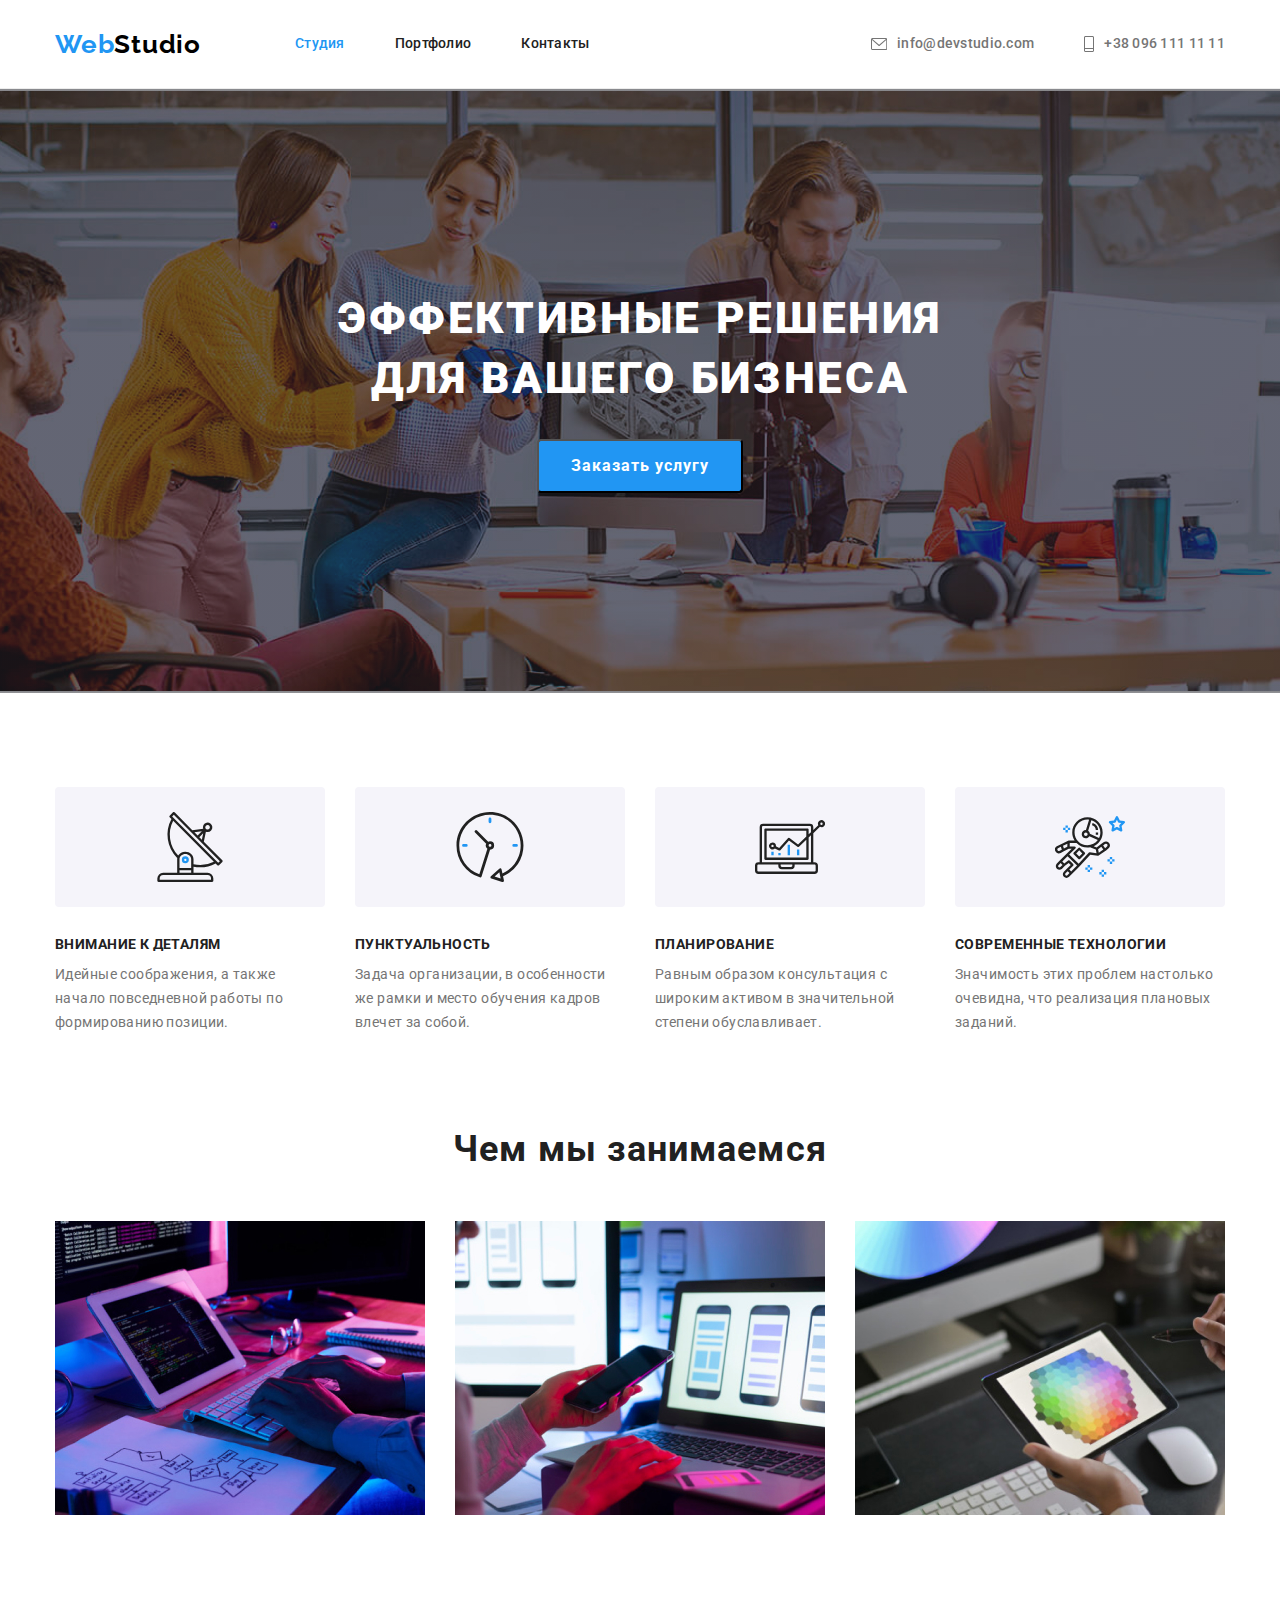
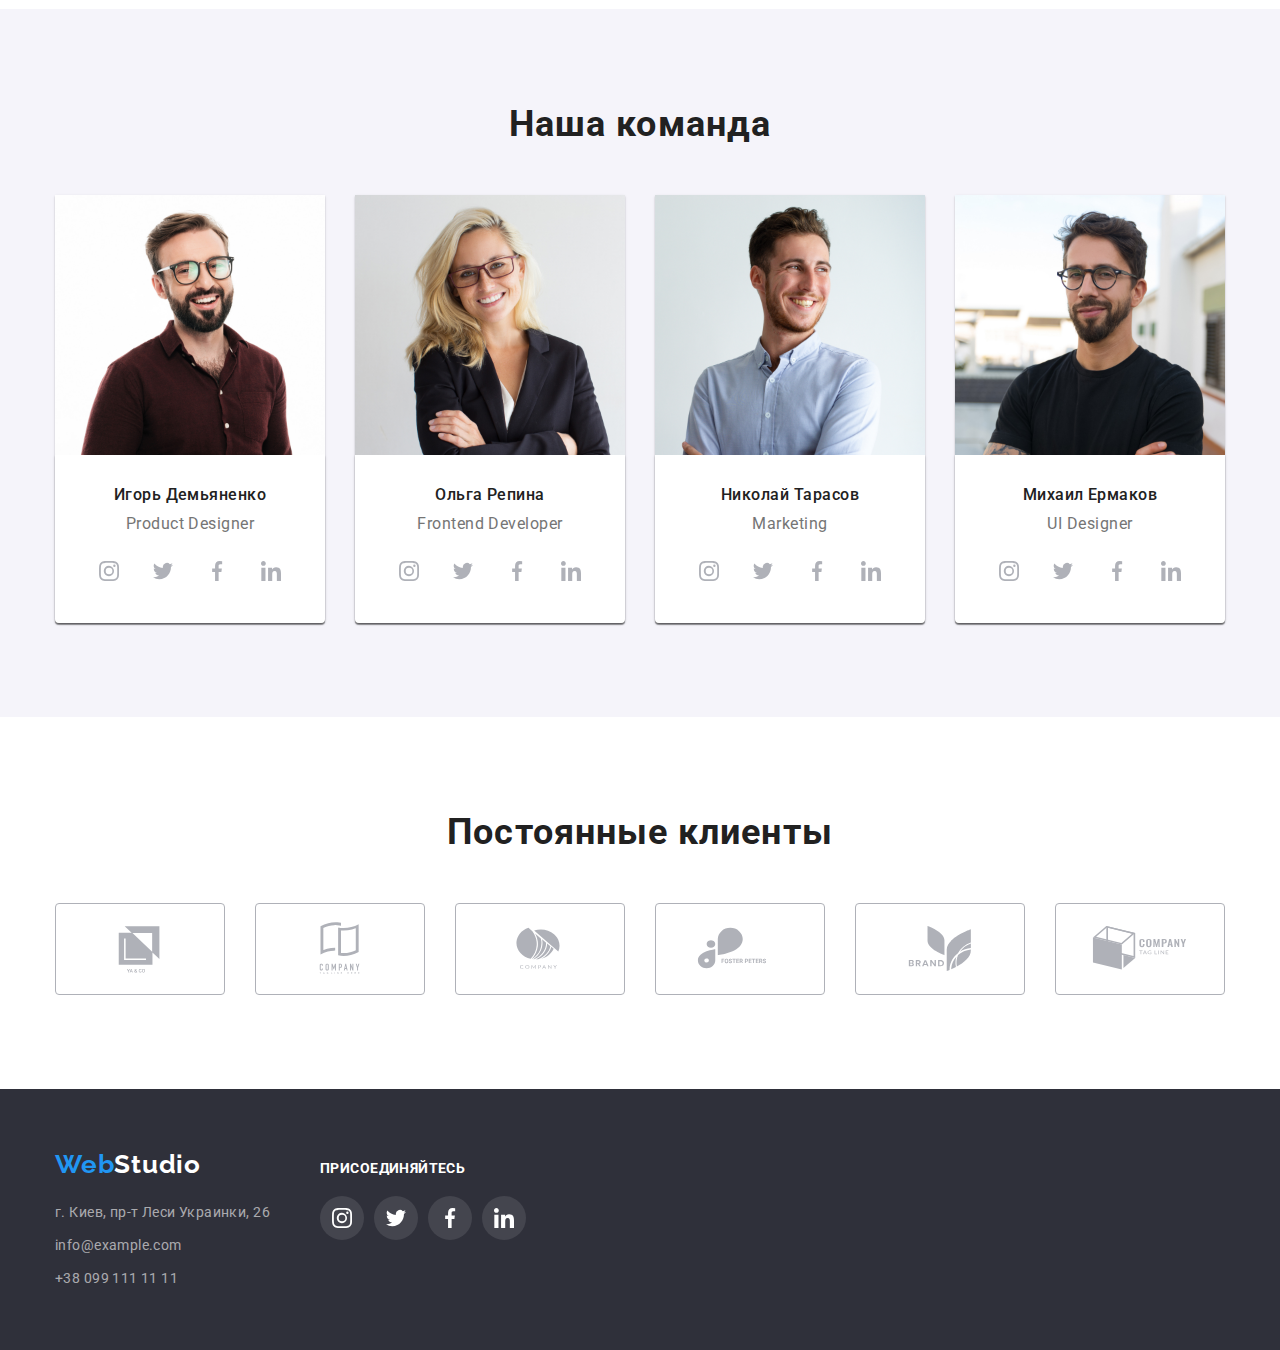
==== commit 6c8ca02b: "Исправляет ошибки ДЗ №4" ====
--- a/index.html
+++ b/index.html
@@ -253,34 +253,46 @@
                 <h2 class="clients-title">Постоянные клиенты</h2>
                 <ul class="clients-list">
                     <li class="clients-item list">
-                        <svg class="clients-icon" width="106px" height="60px">
-                            <use href="./images/sprite.svg#icon-Logo1"></use>
-                        </svg>
-                    </li>
-                    <li class="clients-item list">
-                        <svg class="clients-icon" width="106px" height="60px">
-                            <use href="./images/sprite.svg#icon-Logo2"></use>
-                        </svg>
-                    </li>
-                    <li class="clients-item list">
-                        <svg class="clients-icon" width="106px" height="60px">
-                            <use href="./images/sprite.svg#icon-Logo3"></use>
-                        </svg>
-                    </li>
-                    <li class="clients-item list">
-                        <svg class="clients-icon" width="106px" height="60px">
-                            <use href="./images/sprite.svg#icon-Logo4"></use>
-                        </svg>
-                    </li>
-                    <li class="clients-item list">
-                        <svg class="clients-icon" width="106px" height="60px">
-                            <use href="./images/sprite.svg#icon-Logo5"></use>
-                        </svg>
-                    </li>
-                    <li class="clients-item list">
-                        <svg class="clients-icon" width="106px" height="60px">
-                            <use href="./images/sprite.svg#icon-Logo6"></use>
-                        </svg>
+                        <a class="clients-link" href="">
+                            <svg class="clients-icon" width="106px" height="60px">
+                                <use href="./images/sprite.svg#icon-Logo1"></use>
+                            </svg>
+                        </a>
+                    </li>
+                    <li class="clients-item list">
+                        <a class="clients-link" href="">
+                            <svg class="clients-icon" width="106px" height="60px">
+                                <use href="./images/sprite.svg#icon-Logo2"></use>
+                            </svg>
+                        </a>
+                    </li>
+                    <li class="clients-item list">
+                        <a class="clients-link" href="">
+                            <svg class="clients-icon" width="106px" height="60px">
+                                <use href="./images/sprite.svg#icon-Logo3"></use>
+                            </svg>
+                        </a>
+                    </li>
+                    <li class="clients-item list">
+                        <a class="clients-link" href="">
+                            <svg class="clients-icon" width="106px" height="60px">
+                                <use href="./images/sprite.svg#icon-Logo4"></use>
+                            </svg>
+                        </a>
+                    </li>
+                    <li class="clients-item list">
+                        <a class="clients-link" href="">
+                            <svg class="clients-icon" width="106px" height="60px">
+                                <use href="./images/sprite.svg#icon-Logo5"></use>
+                            </svg>
+                        </a>
+                    </li>
+                    <li class="clients-item list">
+                        <a class="clients-link" href="">
+                            <svg class="clients-icon" width="106px" height="60px">
+                                <use href="./images/sprite.svg#icon-Logo6"></use>
+                            </svg>
+                        </a>
                     </li>
                 </ul>
             </div>
--- a/css/style.css
+++ b/css/style.css
@@ -188,10 +188,9 @@
     text-align: center;
 
     background: linear-gradient(rgba(47, 48, 58, 0.4), rgba(47, 48, 58, 0.4)), url(../images/bcg-foto.jpg);
-    background-size: 1600px, cover;
+    background-position: center;
     background-color: #C4C4C4;
     background-repeat: no-repeat;
-    background-color-repeat: no-repeat;
     color: var(--primery-white-color);
     
 }
@@ -229,13 +228,12 @@
     display: flex;
     justify-content: center;
     margin-top: 0;
-    margin-bottom: 0;
+    margin-bottom: 50px;
     padding-inline-start: 0px;
 }
 
 .filter-list .button {
-    margin-right: 8px;
-    margin-bottom: 56px;
+    padding: 6px 22px;
     border: none;
     border-radius: 4px;
     
@@ -246,10 +244,6 @@
 
     color: var(--title-text-color);
     background-color: #F5F4FA;
-}
-
-.filter-list .button:last-child {
-    margin-right: ;
 }
 
 .filter-list .button:hover,
@@ -261,6 +255,10 @@
     0px 2px 2px rgba(0, 0, 0, 0.12);
 }
 
+.filter-item:not(:last-child){
+    margin-right: 8px;
+}
+
 .list .title {
     font-weight: 700;
     font-size: 18px;
@@ -454,6 +452,7 @@
     width: 44px;
     height: 44px;
     border-radius: 50%;
+    border-color: transparent;
 
     background-color: var(--primery-white-color);
 }
@@ -463,8 +462,8 @@
     background-color: var(--accent-color);
 }
 
-.soc-link:hover .icon,
-.soc-link:focus .icon {
+.social-link:hover .icon,
+.social-link:focus .icon {
     fill: var(--primery-white-color);
 }
 
@@ -534,7 +533,15 @@
     margin-bottom: 0;
 }
 
-.clients-item {
+.clients-icon {
+    fill: #AFB1B8;
+}
+
+.clients-item:not(:last-child) {
+    margin-right: 30px;
+}
+
+.clients-link {
     display: flex;
     justify-content: center;
     align-items: center;
@@ -544,23 +551,17 @@
     border-radius: 4px;
 }
 
-.clients-item:not(:last-child) {
-    margin-right: 30px;
-}
-
-.clients-item:hover,
-.clients-item:focus {
+.clients-link:hover,
+.clients-link:focus {
     border-color: var(--accent-color);
 }
 
-.clients-item:hover .clients-icon,
-.clients-item:focus .clients-icon {
+.clients-link:hover .clients-icon,
+.clients-link:focus .clients-icon {
     fill: var(--accent-color);
 }
 
-.clients-icon {
-    fill: #AFB1B8;
-}
+
 
 /* Footer */
 
